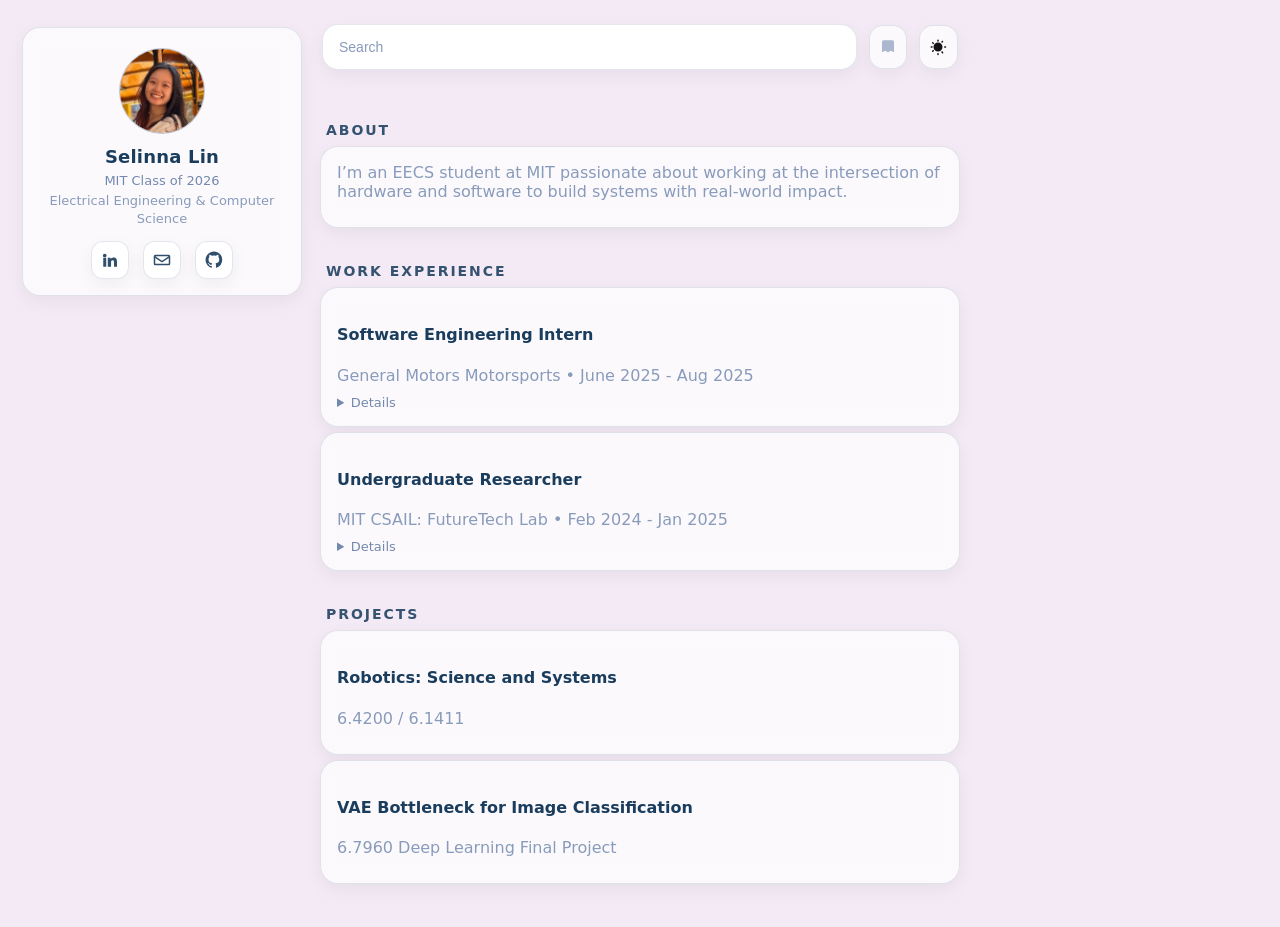
==== index.html @ 278beb44 "Added favicons" ====
<!doctype html>
<html lang="en" data-theme="light">
  <head>
    <link type="image/png" sizes="32x32" rel="icon" href="favicon.ico">
    <meta charset="utf-8" />
    <meta name="viewport" content="width=device-width,initial-scale=1" />
    <title>Selinna Lin</title>
    <meta name="description" content="Selinna Lin" />
    <link rel="stylesheet" href="./styles.css" />
  </head>

  <body>
    <div class="app">
      <!-- left sidebar -->
      <aside class="sidebar">
        <div class="profile card">
          <img class="avatar" src="./imgs/avatar.jpg" alt="profile photo">
          <h1 class="name">Selinna Lin</h1>
          <p class="affiliation">MIT Class of 2026</p>
          <p class="field">Electrical Engineering &amp; Computer Science</p>

          <div class="social">
            <a href="https://linkedin.com/in/selinna-lin" aria-label="LinkedIn" title="LinkedIn" target="_blank">
                <svg viewBox="0 0 24 24" aria-hidden="true">
                <path d="M4.98 3.5a2.48 2.48 0 1 1 0 4.96 2.48 2.48 0 0 1 0-4.96ZM3 8.98h3.96V21H3V8.98ZM9.02 8.98h3.8v1.64h.05c.53-1 1.82-2.05 3.74-2.05 4 0 4.74 2.63 4.74 6.05V21h-3.96v-5.54c0-1.32-.02-3.02-1.84-3.02-1.84 0-2.12 1.44-2.12 2.92V21H9.02V8.98Z"/>
                </svg>
            </a>

            <a href="mailto:selinnalin0705@gmail.com" aria-label="Email" title="Email" target="_blank">
                <svg viewBox="0 0 24 24" aria-hidden="true">
                <path d="M3 5h18a2 2 0 0 1 2 2v10a2 2 0 0 1-2 2H3a2 2 0 0 1-2-2V7a2 2 0 0 1 2-2Zm0 2v.01L12 13l9-5.99V7H3Zm0 10h18V9.24l-8.45 5.63a1 1 0 0 1-1.1 0L3 9.24V17Z"/>
                </svg>
            </a>

            <a href="https://github.com/SelinnaL" aria-label="GitHub" title="GitHub" target="_blank">
                <svg viewBox="0 0 24 24" aria-hidden="true">
                <path d="M12 .5C5.73.5.75 5.48.75 11.75c0 4.9 3.18 9.05 7.59 10.52.55.1.75-.24.75-.53v-1.9c-3.09.67-3.74-1.49-3.74-1.49-.5-1.27-1.23-1.6-1.23-1.6-1-.68.08-.67.08-.67 1.1.08 1.68 1.14 1.68 1.14.98 1.68 2.57 1.19 3.2.91.1-.71.38-1.19.69-1.46-2.47-.28-5.07-1.24-5.07-5.53 0-1.22.43-2.22 1.14-3-.11-.28-.49-1.42.11-2.96 0 0 .94-.3 3.08 1.15a10.6 10.6 0 0 1 5.6 0c2.14-1.45 3.08-1.15 3.08-1.15.6 1.54.22 2.68.11 2.96.71.78 1.14 1.78 1.14 3 0 4.3-2.6 5.25-5.08 5.52.39.34.74 1 .74 2.02v3c0 .29.2.64.75.53a11.27 11.27 0 0 0 7.59-10.52C23.25 5.48 18.27.5 12 .5Z"/>
                </svg>
            </a>
        </div>
        </div>

        <!-- <nav class="nav card">
          <a class="nav-item active" href="#about">About</a>
          <a class="nav-item" href="#projects">Projects</a>
        </nav> -->

      </aside>

      <!-- main stuff -->
      <main class="main">
        <div class="topbar">
            <div class="topbar-search">
                <input id = "siteSearch" type="search" placeholder="Search" aria-label="Search" />
            </div>

            <a
            href="notes/index.html"
            class="iconbtn secret"
            aria-label="Course Notes"
            title="Course Notes"
            >
            <!-- Book icon -->
            <svg viewBox="0 0 24 24" aria-hidden="true">
                <path d="M4 3h14a2 2 0 0 1 2 2v14l-4-2-4 2-4-2-4 2V5a2 2 0 0 1 2-2z"/>
            </svg>
            </a>

            <button
                id="toggleTheme"
                class="iconbtn"
                type="button"
                aria-label="Toggle theme"
                title="Toggle theme"
            >
                <!-- show sun icon in light mode -->
                <svg class="icon icon-sun" viewBox="0 0 24 24" aria-hidden="true">
                <path
                    d="M12 18a6 6 0 1 1 0-12 6 6 0 0 1 0 12Zm0-16a1 1 0 0 1 1 1v1a1 1 0 1 1-2 0V3a1 1 0 0 1 1-1Zm0 18a1 1 0 0 1 1 1v1a1 1 0 1 1-2 0v-1a1 1 0 0 1 1-1ZM4.22 5.64a1 1 0 0 1 1.41 0l.7.7a1 1 0 1 1-1.41 1.41l-.7-.7a1 1 0 0 1 0-1.41Zm12.45 12.45a1 1 0 0 1 1.41 0l.7.7a1 1 0 1 1-1.41 1.41l-.7-.7a1 1 0 0 1 0-1.41ZM2 12a1 1 0 0 1 1-1h1a1 1 0 1 1 0 2H3a1 1 0 0 1-1-1Zm18 0a1 1 0 0 1 1-1h1a1 1 0 1 1 0 2h-1a1 1 0 0 1-1-1ZM4.22 18.36a1 1 0 0 1 0-1.41l.7-.7a1 1 0 1 1 1.41 1.41l-.7.7a1 1 0 0 1-1.41 0ZM16.67 5.91a1 1 0 0 1 0-1.41l.7-.7a1 1 0 0 1 1.41 1.41l-.7.7a1 1 0 0 1-1.41 0Z"
                />
                </svg>

                <!-- show moon icon in dark mode -->
                <svg class="icon icon-moon" viewBox="0 0 24 24" aria-hidden="true">
                <path
                    d="M21 14.5A8.5 8.5 0 0 1 9.5 3a.9.9 0 0 0-1.07 1.1A7 7 0 1 0 19.9 15.57.9.9 0 0 0 21 14.5Z"
                />
                </svg>
            </button>
        </div>
        <section class="feed" >
            <h3 class="section-title" id="about">About</h3>
            <article class="post card">
            <div class="post-body">
              <p class="sub">I’m an EECS student at MIT passionate about working at the intersection of hardware and software to build systems with real-world impact.</p>
            </div>
          </article>
        </section>

        <section class="feed" id="work">
            <h3 class="section-title">Work Experience</h3>
            <article class="post card">
                <div class="post-body">
                <h4>Software Engineering Intern</h4>
                <p class="sub">General Motors Motorsports • June 2025 - Aug 2025</p>
            <details class="lab-details">
                <summary>Details</summary>
                <div class="lab-content">
                    <p>- Built a full-stack web application to support IndyCar race engineers, featuring backend services and interactive
frontend dashboards developed with Angular, C#, and MongoDB to visualize telemetry metrics data.
</p><p>- Processed and enhanced raw IndyCar telemetry data to improve data quality, enabling more accurate and
actionable insights for race engineers through the application’s visualization tools.</p>
                </div>
              </details>    
                </div>
            </article>
            <article class="post card">
                <div class="post-body">
                <h4>Undergraduate Researcher</h4>
                <p class="sub">MIT CSAIL: FutureTech Lab • Feb 2024 - Jan 2025</p>
            <details class="lab-details">
                <summary>Details</summary>
                <div class="lab-content">
                    <p> - Contributed to data collection and analysis of rapid growth of AI foundation model usage in science. <a href="https://arxiv.org/html/2511.21739v1" target="_blank">Paper</a>
</p><p> - Conducted data analysis to research the economic causes and consequences of progress in computing and AI.</p>
                </div>
              </details>      
            </div>
            </article>
        </section>

        <section class="feed" id="projects">
          <h3 class="section-title">Projects</h3>
          <article class="post card">
          <div class="post-body">
            <h4>
                <a class="proj-link" href="projects/rss/rss.html">
                Robotics: Science and Systems
                </a>
            </h4>
            <p class="sub">6.4200 / 6.1411</p>
           </div>
        </article>

          <article class="post card">
            <div class="post-body">
              <h4>
                <a class="proj-link" href="./projects/vae_bottleneck/index.html" target ="_blank">VAE Bottleneck for Image Classification</a>
              </h4>
              <p class="sub">6.7960 Deep Learning Final Project</p>
            </div>
          </article>
        </section>

        <aside class="right"></aside>

      </main>
    </div> 

    <script src="./script.js"></script>
  </body>
</html>
---- styles.css ----
/* Base Colors */ 
:root {
  --p-lavender: #B3B5CE;
  --p-navy:     #1A3D5D;
  --p-blush:    #D9C0BC;
  --p-slate:    #7389AF;
  --p-wine:     #9F5464;

  --radius: 18px;
  --shadow: 0 10px 30px rgba(0,0,0,0.06);
  --shadow2: 0 6px 18px rgba(0,0,0,0.05);
}

/* Light theme */
html[data-theme="light"] {
  --bg: #f3eaf5;
  --panel: #ffffff;
  --panel-2: rgba(255,255,255,0.72);

  --text: var(--p-navy);
  --muted: color-mix(in srgb, var(--p-slate) 85%, #ffffff);

  --border: color-mix(in srgb, var(--p-navy) 12%, transparent);

  --accent: var(--p-wine); 
  --accent-2: var(--p-slate);
  --soft: color-mix(in srgb, var(--p-blush) 30%, transparent);
  --soft-2: color-mix(in srgb, var(--p-lavender) 28%, transparent);
}

/* Dark Theme */
html[data-theme="dark"] {
  --bg: #0b1622;
  --panel: #102437;
  --panel-2: rgba(16,36,55,0.72);

  --text: #eef2f7;
  --muted: color-mix(in srgb, var(--p-lavender) 65%, #ffffff);

  --border: color-mix(in srgb, var(--p-lavender) 18%, transparent);

  --accent: var(--p-slate);
  --accent-2: var(--p-blush);
  --soft: color-mix(in srgb, var(--p-wine) 22%, transparent);
  --soft-2: color-mix(in srgb, var(--p-lavender) 14%, transparent);
}

/* Overall Style */
* { box-sizing: border-box; }
html, body { height: 100%; }
body {
  margin: 0;
  font-family: system-ui, sans-serif;
  background: var(--bg);
  color: var(--text);
}

a { color: var(--accent); text-decoration: none; }
a:hover { text-decoration: underline; }

.app {
  display: grid;
  grid-template-columns: 280px minmax(540px, 1fr) 280px;
  gap: 18px;
  max-width: 1320px;
  margin: 0 auto;
  padding: 22px;
}

@media (max-width: 1100px) {
  .app { grid-template-columns: 260px 1fr; }
  .right { display: none; }
}
@media (max-width: 780px) {
  .app { grid-template-columns: 1fr; }
  .sidebar { order: 0; }
}

/* Cards and buttons*/
.card {
  background: var(--panel-2);
  border: 1px solid var(--border);
  border-radius: var(--radius);
  box-shadow: var(--shadow2);
  backdrop-filter: blur(10px);
  margin-top: 5px; 
  margin-bottom: 5px; 
}

.padded { padding: 16px; }

.btn {
  width: 100%;
  border: 1px solid var(--border);
  background: color-mix(in srgb, var(--soft) 70%, transparent);
  color: var(--text);
  padding: 10px 12px;
  border-radius: 14px;
  cursor: pointer;
}
.btn:hover {
  background: color-mix(in srgb, var(--accent) 14%, transparent);
}

.hint { margin-top: 10px; font-size: 12px; color: var(--muted); }

/* Sidebar*/
.sidebar { display: grid; gap: 14px; align-content: start; }

.profile { padding: 16px; text-align: center; }
.avatar {
  width: 86px; height: 86px;
  margin: 4px auto 12px;
  border-radius: 50%;
  background: color-mix(in srgb, var(--p-lavender) 50%, transparent);
  border: 1px solid var(--border);
  display: grid;
  place-items: center;
  overflow: hidden;
}
.avatar img { width: 100%; height: 100%; object-fit: cover; }

.name { margin: 0; font-size: 18px; letter-spacing: 0.2px; }
.affiliation {
  margin: 6px 0 0;
  font-size: 13px;
  font-weight: 500;
  color: var(--accent-2);
}
.field {
  margin: 4px 0 14px;
  font-size: 13px;
  color: var(--muted);
  line-height: 1.35;
}

/* Social icon row */
.social {
  display: flex;
  justify-content: center;
  gap: 14px;
}

/* Social */
.social a {
  width: 38px;
  height: 38px;
  display: grid;
  place-items: center;
  border-radius: 12px;
  border: 1px solid var(--border);
  background: var(--panel);
  box-shadow: var(--shadow2);
}

.social a:hover {
  background: color-mix(in srgb, var(--accent) 14%, transparent);
}

.social svg {
  width: 18px;
  height: 18px;
  fill: var(--text);
  opacity: 0.9;
}

/* Nav */ 
.nav { padding: 10px; }
.nav-item {
  display: block;
  padding: 10px 12px;
  border-radius: 14px;
  color: color-mix(in srgb, var(--text) 92%, transparent);
}
.nav-item:hover {
  background: var(--soft-2);
  text-decoration: none;
}
.nav-item.active {
  background: color-mix(in srgb, var(--accent) 16%, transparent);
  border: 1px solid color-mix(in srgb, var(--accent) 22%, transparent);
}

/*Main feed*/
.main { display: grid; gap: 16px; align-content: start; }

.section-title {
  margin: 14px 6px 8px;
  color: color-mix(in srgb, var(--text) 88%, transparent);
  font-size: 14px;
  letter-spacing: 0.14em;
  text-transform: uppercase;
}

.post { overflow: hidden; }
.post-body { padding: 16px; }

.proj-link {
  color: inherit;
  text-decoration: none;
}

.proj-link:hover {
  text-decoration: underline;
}

/* hero */
.hero {
  /* position: relative;
  border-radius: 20px;
  background:
    linear-gradient(
      135deg,
      color-mix(in srgb, var(--p-slate) 35%, transparent),
      color-mix(in srgb, var(--p-blush) 35%, transparent)
    ),
    var(--panel); */
    display: none; 
}

h2 { margin: 8px 0 6px; font-size: 22px; }
.sub { margin: 0 0 10px; color: var(--muted); }

.meta {
  margin-top: 10px;
  font-size: 12px;
  color: var(--muted);
  opacity: 0.85;
}
.dot { opacity: 0.7; }

.link { font-weight: 600; }

/* Pills */
.pills { display: flex; gap: 8px; flex-wrap: wrap; margin-bottom: 8px; }
.pill {
  font-size: 12px;
  padding: 6px 10px;
  border-radius: 999px;
  border: 1px solid var(--border);
  background: var(--soft-2);
  color: color-mix(in srgb, var(--text) 92%, transparent);
}
.pill-secondary {
  background: color-mix(in srgb, var(--p-blush) 35%, transparent);
}

/* Topbar */
.topbar {
  display: flex;
  justify-content: flex-end;
  align-items: center;
  gap: 12px;
  width: 100%;
  margin-bottom: 12px;
  padding: 2px 2px 10px;
}

.topbar-search {
  width: 100%;
  min-width: 0;
}

.topbar-search input {
  width: 100%;
  padding: 14px 16px;
  border-radius: 16px;
  border: 1px solid var(--border);
  background: var(--panel);
  color: var(--text);
  box-shadow: var(--shadow2);
  font-size: 14px;
}

.topbar-search input::placeholder {
  color: var(--muted);
}

/* Icon-only button */
.iconbtn {
  width: 44px;
  height: 44px;
  border-radius: 14px;
  border: 1px solid var(--border);
  background: var(--panel-2);
  box-shadow: var(--shadow2);
  display: grid;
  place-items: center;
  cursor: pointer;
}
/* All icon buttons inherit theme text color */
.iconbtn svg {
  width: 18px;
  height: 18px;
  fill: currentColor;
}


.iconbtn:hover {
  background: color-mix(in srgb, var(--accent) 12%, transparent);
  color: var(--text);
}

.icon {
  width: 20px;
  height: 20px;
  fill: var(--text);
  opacity: 0.92;
}

/* Secret Icon button */ 
.iconbtn.secret {
  color: color-mix(in srgb, var(--muted) 70%, transparent);
}

.iconbtn.secret:hover {
  color: var(--text);
}

/* Show sun in light, moon in dark */
html[data-theme="light"] .icon-moon { display: none; }
html[data-theme="dark"] .icon-sun { display: none; }

/* Home Button */
.home-button {
  display: inline-flex;
  align-items: center;
  justify-content: center;

  width: 44px;
  height: 44px;
  border-radius: 14px;

  border: 1px solid var(--border);
  background: var(--panel-2);
  box-shadow: var(--shadow2);

  color: var(--text);
  text-decoration: none;
}

.home-button:hover {
  background: color-mix(in srgb, var(--accent) 12%, transparent);
  transform: translateY(-1px);
}

/* RSS */ 
.lab-head {
  display: flex;
  align-items: baseline;
  justify-content: space-between;
  gap: 12px;
}

.lab-title {
  margin: 0;
  font-size: 18px;
  font-weight: 600;
}

.lab-date {
  font-size: 12px;
  color: var(--muted);
  white-space: nowrap;
}

.lab-desc {
  margin-top: 8px;
  margin-bottom: 10px;
}

.lab-details summary {
  cursor: pointer;
  user-select: none;
  color: var(--accent-2);
  font-size: 13px;
  margin-top: 10px;
}

.lab-content {
  margin-top: 10px;
  padding-top: 10px;
  border-top: 1px solid var(--border);
}

.embed {
  width: 100%;
  height: 520px;
  border: 1px solid var(--border);
  border-radius: 14px;
  margin-top: 12px;
  background: var(--panel);
}

.rss-page .topbar {
  display: grid;
  grid-template-columns: auto 1fr auto;
  align-items: center;
  gap: 12px;
}

.rss-page .topbar-search {
  min-width: 0;
}

.rss-page .topbar-search {
  max-width: 760px;
  justify-self: center;
}

/* Notes Page */ 
.note-item {
  padding: 0;
}

.note-details {
  padding: 0;
}

.note-summary {
  list-style: none; 
  cursor: pointer;
  display: flex;
  align-items: center;
  justify-content: space-between;
  gap: 14px;
  padding: 16px 18px;
}

.note-summary::-webkit-details-marker {
  display: none; 
}

.note-left {
  min-width: 0;
}

.note-title {
  margin: 0;
  font-size: 16px;
  font-weight: 600;
}

.note-sub {
  display: block;
  margin-top: 4px;
  font-size: 12px;
  color: var(--muted);
}

.chev {
  width: 10px;
  height: 10px;
  border-right: 2px solid currentColor;
  border-bottom: 2px solid currentColor;
  transform: rotate(45deg);
  color: var(--muted);
  transition: transform 0.15s ease, color 0.15s ease;
}

.note-details[open] .chev {
  transform: rotate(-135deg);
  color: var(--text);
}

.note-body {
  padding: 0 18px 18px;
  border-top: 1px solid var(--border);
}

.pdf-embed {
  width: 100%;
  height: 560px;
  border: 1px solid var(--border);
  border-radius: 16px;
  margin-top: 12px;
  background: var(--panel);
}

@media (max-width: 700px) {
  .pdf-embed {
    height: 420px;
  }
}
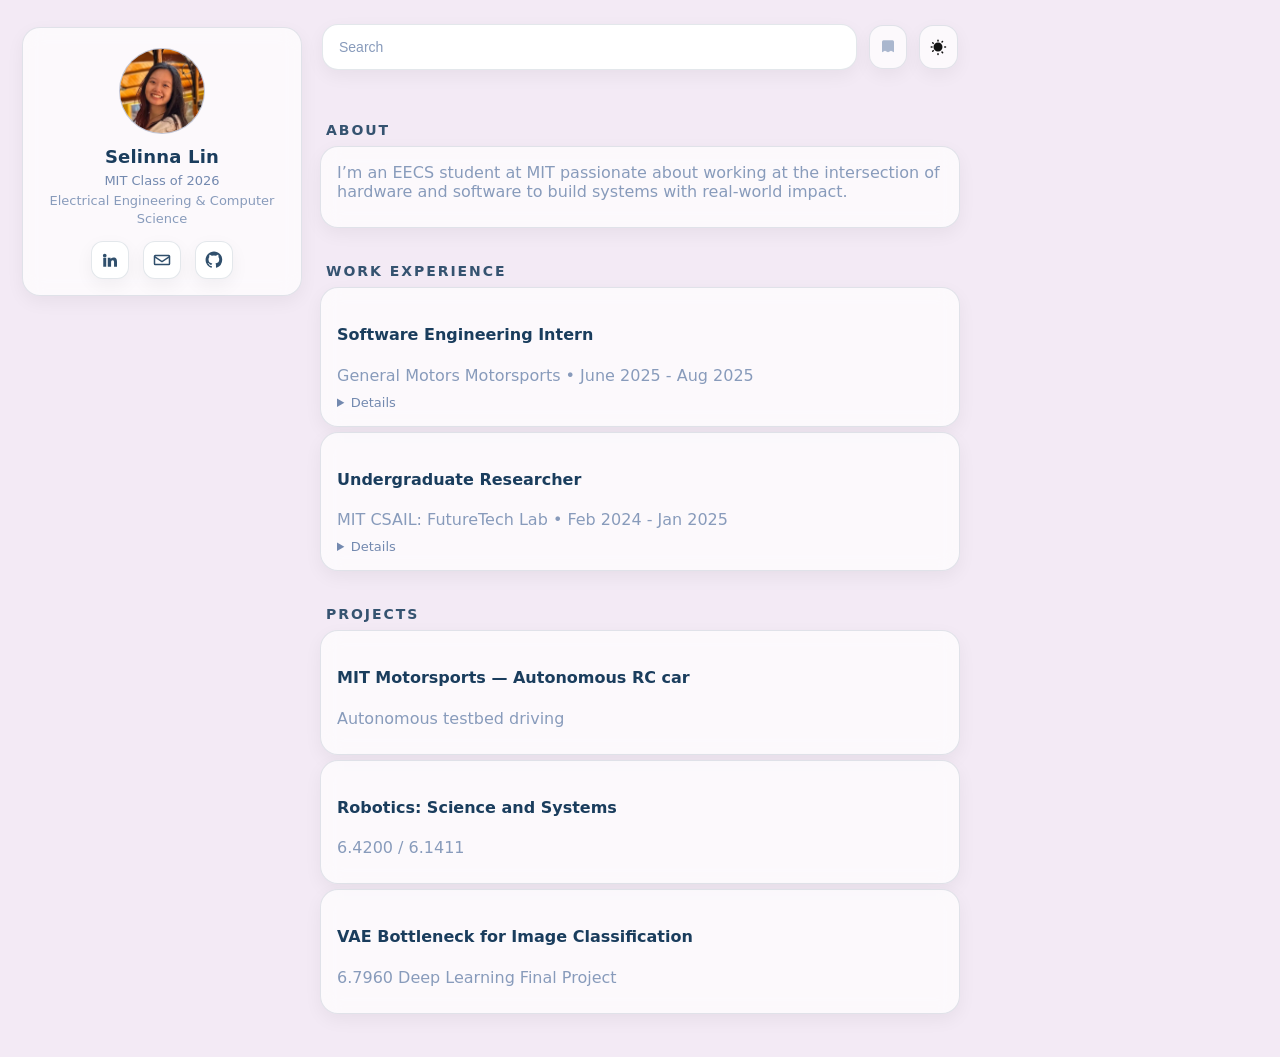
==== commit c68fdb25: "added motorsports rc car page" ====
--- a/index.html
+++ b/index.html
@@ -132,6 +132,15 @@
         <section class="feed" id="projects">
           <h3 class="section-title">Projects</h3>
           <article class="post card">
+            <div class="post-body">
+              <h4>
+                <a class="proj-link" href="projects/mit_motorsports_rc/index.html">MIT Motorsports — Autonomous RC car</a>
+              </h4>
+              <p class="sub">Autonomous testbed driving</p>
+            </div>
+          </article>
+
+          <article class="post card">
           <div class="post-body">
             <h4>
                 <a class="proj-link" href="projects/rss/rss.html">
--- a/styles.css
+++ b/styles.css
@@ -392,6 +392,25 @@
   background: var(--panel);
 }
 
+.video-embed {
+  display: block;
+  width: 100%;
+  max-height: min(70vh, 640px);
+  border: 1px solid var(--border);
+  border-radius: 14px;
+  margin-top: 12px;
+  background: #000;
+}
+
+.project-photo {
+  display: block;
+  width: 100%;
+  height: auto;
+  border: 1px solid var(--border);
+  border-radius: 14px;
+  margin-top: 12px;
+}
+
 .rss-page .topbar {
   display: grid;
   grid-template-columns: auto 1fr auto;
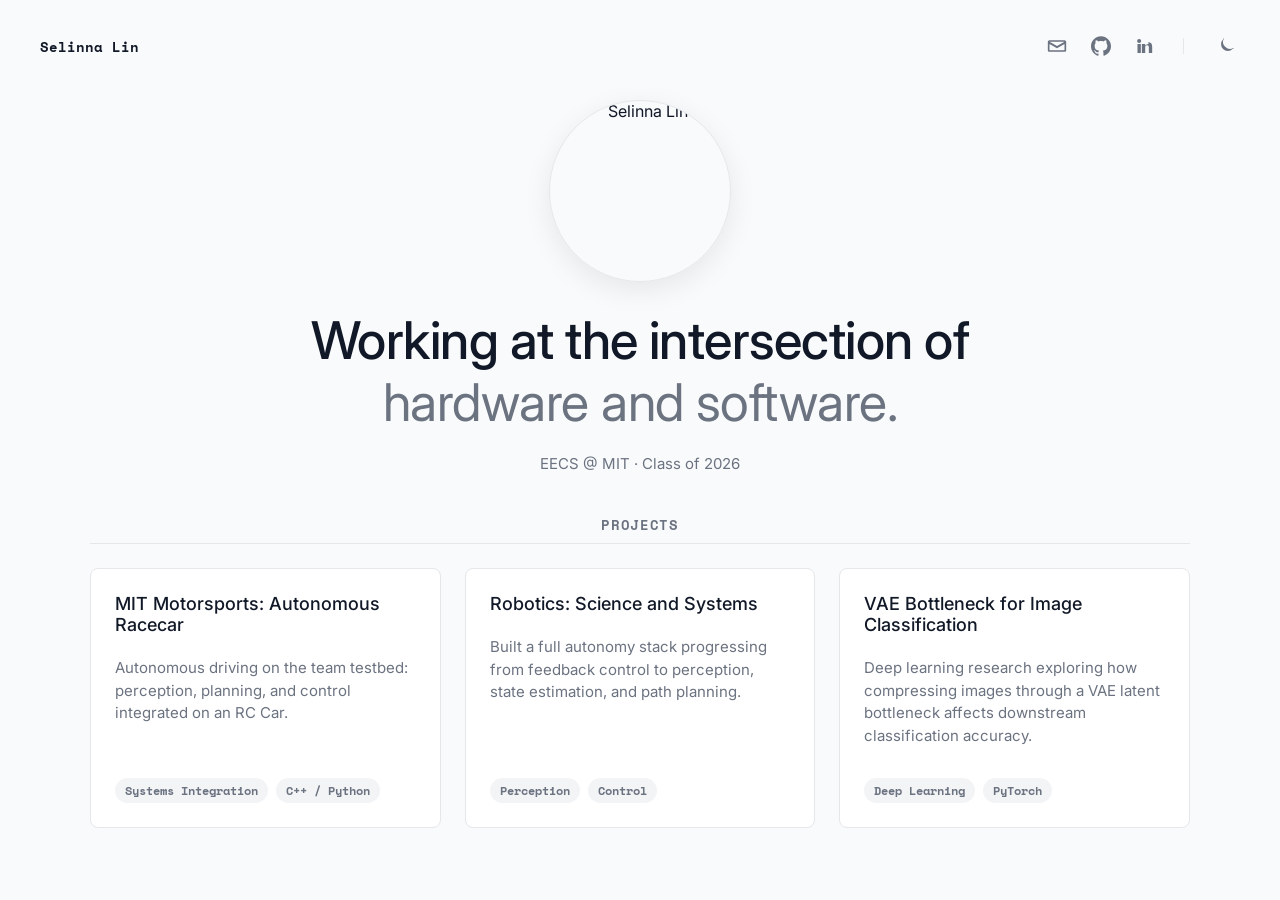
==== commit e5fc1bbc: "new website design" ====
--- a/index.html
+++ b/index.html
@@ -1,171 +1,120 @@
 <!doctype html>
 <html lang="en" data-theme="light">
-  <head>
-    <link type="image/png" sizes="32x32" rel="icon" href="favicon.ico">
+<head>
     <meta charset="utf-8" />
     <meta name="viewport" content="width=device-width,initial-scale=1" />
     <title>Selinna Lin</title>
-    <meta name="description" content="Selinna Lin" />
+    
+    <link rel="icon" href="./favicon.ico" type="image/x-icon" />
+    
+    <link href="https://fonts.googleapis.com/css2?family=Inter:wght@400;500;600&family=Space+Mono:wght@400;700&display=swap" rel="stylesheet">
     <link rel="stylesheet" href="./styles.css" />
-  </head>
+</head>
 
-  <body>
-    <div class="app">
-      <!-- left sidebar -->
-      <aside class="sidebar">
-        <div class="profile card">
-          <img class="avatar" src="./imgs/avatar.jpg" alt="profile photo">
-          <h1 class="name">Selinna Lin</h1>
-          <p class="affiliation">MIT Class of 2026</p>
-          <p class="field">Electrical Engineering &amp; Computer Science</p>
+<body class="clean-home">
 
-          <div class="social">
-            <a href="https://linkedin.com/in/selinna-lin" aria-label="LinkedIn" title="LinkedIn" target="_blank">
-                <svg viewBox="0 0 24 24" aria-hidden="true">
-                <path d="M4.98 3.5a2.48 2.48 0 1 1 0 4.96 2.48 2.48 0 0 1 0-4.96ZM3 8.98h3.96V21H3V8.98ZM9.02 8.98h3.8v1.64h.05c.53-1 1.82-2.05 3.74-2.05 4 0 4.74 2.63 4.74 6.05V21h-3.96v-5.54c0-1.32-.02-3.02-1.84-3.02-1.84 0-2.12 1.44-2.12 2.92V21H9.02V8.98Z"/>
-                </svg>
-            </a>
+  <header class="clean-nav">
+    <a href="index.html" class="logo">Selinna Lin</a>
+    
+    <nav>
+      <!-- <a href="index.html">Home</a> -->
 
-            <a href="mailto:selinnalin0705@gmail.com" aria-label="Email" title="Email" target="_blank">
-                <svg viewBox="0 0 24 24" aria-hidden="true">
-                <path d="M3 5h18a2 2 0 0 1 2 2v10a2 2 0 0 1-2 2H3a2 2 0 0 1-2-2V7a2 2 0 0 1 2-2Zm0 2v.01L12 13l9-5.99V7H3Zm0 10h18V9.24l-8.45 5.63a1 1 0 0 1-1.1 0L3 9.24V17Z"/>
-                </svg>
-            </a>
+      <!-- <div class="nav-divider"></div> -->
+      
+      <a href="mailto:selinnalin0705@gmail.com" class="social-link" aria-label="Email" title="Email">
+        <svg viewBox="0 0 24 24" aria-hidden="true">
+          <path d="M3 5h18c1.1 0 2 .9 2 2v10c0 1.1-.9 2-2 2H3c-1.1 0-2-.9-2-2V7c0-1.1.9-2 2-2Zm0 2v.01l9 5.06 9-5.06V7H3Zm0 2.53V17h18V9.53l-9 5.06-9-5.06Z"/>
+        </svg>
+      </a>
 
-            <a href="https://github.com/SelinnaL" aria-label="GitHub" title="GitHub" target="_blank">
-                <svg viewBox="0 0 24 24" aria-hidden="true">
-                <path d="M12 .5C5.73.5.75 5.48.75 11.75c0 4.9 3.18 9.05 7.59 10.52.55.1.75-.24.75-.53v-1.9c-3.09.67-3.74-1.49-3.74-1.49-.5-1.27-1.23-1.6-1.23-1.6-1-.68.08-.67.08-.67 1.1.08 1.68 1.14 1.68 1.14.98 1.68 2.57 1.19 3.2.91.1-.71.38-1.19.69-1.46-2.47-.28-5.07-1.24-5.07-5.53 0-1.22.43-2.22 1.14-3-.11-.28-.49-1.42.11-2.96 0 0 .94-.3 3.08 1.15a10.6 10.6 0 0 1 5.6 0c2.14-1.45 3.08-1.15 3.08-1.15.6 1.54.22 2.68.11 2.96.71.78 1.14 1.78 1.14 3 0 4.3-2.6 5.25-5.08 5.52.39.34.74 1 .74 2.02v3c0 .29.2.64.75.53a11.27 11.27 0 0 0 7.59-10.52C23.25 5.48 18.27.5 12 .5Z"/>
-                </svg>
-            </a>
+      <a href="https://github.com/SelinnaL" target="_blank" class="social-link" aria-label="GitHub" title="GitHub">
+        <svg viewBox="0 0 24 24" aria-hidden="true">
+          <path d="M12 .297c-6.63 0-12 5.373-12 12 0 5.303 3.438 9.8 8.205 11.385.6.113.82-.258.82-.577 0-.285-.01-1.04-.015-2.04-3.338.724-4.042-1.61-4.042-1.61C4.422 18.07 3.633 17.7 3.633 17.7c-1.087-.744.084-.729.084-.729 1.205.084 1.838 1.236 1.838 1.236 1.07 1.835 2.809 1.305 3.495.998.108-.776.417-1.305.76-1.605-2.665-.3-5.466-1.332-5.466-5.93 0-1.31.465-2.38 1.235-3.22-.135-.303-.54-1.523.105-3.176 0 0 1.005-.322 3.3 1.23.96-.267 1.98-.399 3-.405 1.02.006 2.04.138 3 .405 2.28-1.552 3.285-1.23 3.285-1.23.645 1.653.24 2.873.12 3.176.765.84 1.23 1.91 1.23 3.22 0 4.61-2.805 5.625-5.475 5.92.42.36.81 1.096.81 2.22 0 1.606-.015 2.896-.015 3.286 0 .315.21.69.825.57C20.565 22.092 24 17.592 24 12.297c0-6.627-5.373-12-12-12"/>
+        </svg>
+      </a>
+
+      <a href="https://linkedin.com/in/selinna-lin" target="_blank" class="social-link" aria-label="LinkedIn" title="LinkedIn">
+        <svg viewBox="0 0 24 24" aria-hidden="true">
+          <path d="M4.98 3.5a2.48 2.48 0 1 1 0 4.96 2.48 2.48 0 0 1 0-4.96ZM3 9.5h4v11H3v-11Zm13.2 0c-2.32 0-3.4 1.28-3.96 2.18V9.5h-4v11h4v-6.13c0-1.63.31-3.22 2.34-3.22 2.01 0 2.04 1.88 2.04 3.33V20.5h4v-6.84c0-3.64-.78-6.16-4.62-6.16Z"/>
+        </svg>
+      </a>
+
+      <div class="nav-divider"></div>
+      
+      <button id="toggleTheme" class="iconbtn" type="button" aria-label="Toggle theme" title="Toggle theme">
+        <svg class="icon icon-sun" viewBox="0 0 24 24" aria-hidden="true">
+          <path d="M12 18a6 6 0 1 1 0-12 6 6 0 0 1 0 12Zm0-16a1 1 0 0 1 1 1v1a1 1 0 1 1-2 0V3a1 1 0 0 1 1-1Zm0 18a1 1 0 0 1 1 1v1a1 1 0 1 1-2 0v-1a1 1 0 0 1 1-1ZM4.22 5.64a1 1 0 0 1 1.41 0l.7.7a1 1 0 1 1-1.41 1.41l-.7-.7a1 1 0 0 1 0-1.41Zm12.45 12.45a1 1 0 0 1 1.41 0l.7.7a1 1 0 1 1-1.41 1.41l-.7-.7a1 1 0 0 1 0-1.41ZM2 12a1 1 0 0 1 1-1h1a1 1 0 1 1 0 2H3a1 1 0 0 1-1-1Zm18 0a1 1 0 0 1 1-1h1a1 1 0 1 1 0 2h-1a1 1 0 0 1-1-1ZM4.22 18.36a1 1 0 0 1 0-1.41l.7-.7a1 1 0 1 1 1.41 1.41l-.7.7a1 1 0 0 1-1.41 0ZM16.67 5.91a1 1 0 0 1 0-1.41l.7-.7a1 1 0 0 1 1.41 1.41l-.7.7a1 1 0 0 1-1.41 0Z"/>
+        </svg>
+        <svg class="icon icon-moon" viewBox="0 0 24 24" aria-hidden="true">
+          <path d="M21 14.5A8.5 8.5 0 0 1 9.5 3a.9.9 0 0 0-1.07 1.1A7 7 0 1 0 19.9 15.57.9.9 0 0 0 21 14.5Z"/>
+        </svg>
+      </button>
+    </nav>
+  </header>
+
+  <main class="clean-main">
+    
+    <section class="intro" id="about">
+      <img src="imgs/avatar.JPG" alt="Selinna Lin" class="intro-avatar" />
+      <div class="intro-text">
+        <h1>
+          Working at the intersection of<br>
+          <span>hardware and software.</span>
+        </h1>
+        <p class="sub">
+          EECS @ MIT · Class of 2026
+        </p>
+      </div>
+    </section>
+
+    <section id="projects" class="projects-section">
+        <h2 class="section-title">Projects</h2>
+        <div class="project-grid">
+          
+          <a href="projects/mit_motorsports/index.html" class="project-link-wrapper">
+            <article class="project-card">
+              <div class="card-content">
+                <h3>MIT Motorsports: Autonomous Racecar</h3>
+                <p class="sub">Autonomous driving on the team testbed: perception, planning, and control integrated on an RC Car.</p>
+                <div class="pills">
+                  <span class="pill">Systems Integration</span>
+                  <span class="pill">C++ / Python</span>
+                </div>
+              </div>
+            </article>
+          </a>
+  
+          <a href="projects/rss/index.html" class="project-link-wrapper">
+            <article class="project-card">
+              <div class="card-content">
+                <h3>Robotics: Science and Systems</h3>
+                <p class="sub">Built a full autonomy stack progressing from feedback control to perception, state estimation, and path planning.</p>
+                <div class="pills">
+                  <span class="pill">Perception</span>
+                  <span class="pill">Control</span>
+                </div>
+              </div>
+            </article>
+          </a>
+  
+          <a href="projects/vae/index.html" class="project-link-wrapper">
+            <article class="project-card">
+              <div class="card-content">
+                <h3>VAE Bottleneck for Image Classification</h3>
+                <p class="sub">Deep learning research exploring how compressing images through a VAE latent bottleneck affects downstream classification accuracy.</p>
+                <div class="pills">
+                  <span class="pill">Deep Learning</span>
+                  <span class="pill">PyTorch</span>
+                </div>
+              </div>
+            </article>
+          </a>
+  
         </div>
-        </div>
-
-        <!-- <nav class="nav card">
-          <a class="nav-item active" href="#about">About</a>
-          <a class="nav-item" href="#projects">Projects</a>
-        </nav> -->
-
-      </aside>
-
-      <!-- main stuff -->
-      <main class="main">
-        <div class="topbar">
-            <div class="topbar-search">
-                <input id = "siteSearch" type="search" placeholder="Search" aria-label="Search" />
-            </div>
-
-            <a
-            href="notes/index.html"
-            class="iconbtn secret"
-            aria-label="Course Notes"
-            title="Course Notes"
-            >
-            <!-- Book icon -->
-            <svg viewBox="0 0 24 24" aria-hidden="true">
-                <path d="M4 3h14a2 2 0 0 1 2 2v14l-4-2-4 2-4-2-4 2V5a2 2 0 0 1 2-2z"/>
-            </svg>
-            </a>
-
-            <button
-                id="toggleTheme"
-                class="iconbtn"
-                type="button"
-                aria-label="Toggle theme"
-                title="Toggle theme"
-            >
-                <!-- show sun icon in light mode -->
-                <svg class="icon icon-sun" viewBox="0 0 24 24" aria-hidden="true">
-                <path
-                    d="M12 18a6 6 0 1 1 0-12 6 6 0 0 1 0 12Zm0-16a1 1 0 0 1 1 1v1a1 1 0 1 1-2 0V3a1 1 0 0 1 1-1Zm0 18a1 1 0 0 1 1 1v1a1 1 0 1 1-2 0v-1a1 1 0 0 1 1-1ZM4.22 5.64a1 1 0 0 1 1.41 0l.7.7a1 1 0 1 1-1.41 1.41l-.7-.7a1 1 0 0 1 0-1.41Zm12.45 12.45a1 1 0 0 1 1.41 0l.7.7a1 1 0 1 1-1.41 1.41l-.7-.7a1 1 0 0 1 0-1.41ZM2 12a1 1 0 0 1 1-1h1a1 1 0 1 1 0 2H3a1 1 0 0 1-1-1Zm18 0a1 1 0 0 1 1-1h1a1 1 0 1 1 0 2h-1a1 1 0 0 1-1-1ZM4.22 18.36a1 1 0 0 1 0-1.41l.7-.7a1 1 0 1 1 1.41 1.41l-.7.7a1 1 0 0 1-1.41 0ZM16.67 5.91a1 1 0 0 1 0-1.41l.7-.7a1 1 0 0 1 1.41 1.41l-.7.7a1 1 0 0 1-1.41 0Z"
-                />
-                </svg>
-
-                <!-- show moon icon in dark mode -->
-                <svg class="icon icon-moon" viewBox="0 0 24 24" aria-hidden="true">
-                <path
-                    d="M21 14.5A8.5 8.5 0 0 1 9.5 3a.9.9 0 0 0-1.07 1.1A7 7 0 1 0 19.9 15.57.9.9 0 0 0 21 14.5Z"
-                />
-                </svg>
-            </button>
-        </div>
-        <section class="feed" >
-            <h3 class="section-title" id="about">About</h3>
-            <article class="post card">
-            <div class="post-body">
-              <p class="sub">I’m an EECS student at MIT passionate about working at the intersection of hardware and software to build systems with real-world impact.</p>
-            </div>
-          </article>
-        </section>
-
-        <section class="feed" id="work">
-            <h3 class="section-title">Work Experience</h3>
-            <article class="post card">
-                <div class="post-body">
-                <h4>Software Engineering Intern</h4>
-                <p class="sub">General Motors Motorsports • June 2025 - Aug 2025</p>
-            <details class="lab-details">
-                <summary>Details</summary>
-                <div class="lab-content">
-                    <p>- Built a full-stack web application to support IndyCar race engineers, featuring backend services and interactive
-frontend dashboards developed with Angular, C#, and MongoDB to visualize telemetry metrics data.
-</p><p>- Processed and enhanced raw IndyCar telemetry data to improve data quality, enabling more accurate and
-actionable insights for race engineers through the application’s visualization tools.</p>
-                </div>
-              </details>    
-                </div>
-            </article>
-            <article class="post card">
-                <div class="post-body">
-                <h4>Undergraduate Researcher</h4>
-                <p class="sub">MIT CSAIL: FutureTech Lab • Feb 2024 - Jan 2025</p>
-            <details class="lab-details">
-                <summary>Details</summary>
-                <div class="lab-content">
-                    <p> - Contributed to data collection and analysis of rapid growth of AI foundation model usage in science. <a href="https://arxiv.org/html/2511.21739v1" target="_blank">Paper</a>
-</p><p> - Conducted data analysis to research the economic causes and consequences of progress in computing and AI.</p>
-                </div>
-              </details>      
-            </div>
-            </article>
-        </section>
-
-        <section class="feed" id="projects">
-          <h3 class="section-title">Projects</h3>
-          <article class="post card">
-            <div class="post-body">
-              <h4>
-                <a class="proj-link" href="projects/mit_motorsports_rc/index.html">MIT Motorsports — Autonomous RC car</a>
-              </h4>
-              <p class="sub">Autonomous testbed driving</p>
-            </div>
-          </article>
-
-          <article class="post card">
-          <div class="post-body">
-            <h4>
-                <a class="proj-link" href="projects/rss/rss.html">
-                Robotics: Science and Systems
-                </a>
-            </h4>
-            <p class="sub">6.4200 / 6.1411</p>
-           </div>
-        </article>
-
-          <article class="post card">
-            <div class="post-body">
-              <h4>
-                <a class="proj-link" href="./projects/vae_bottleneck/index.html" target ="_blank">VAE Bottleneck for Image Classification</a>
-              </h4>
-              <p class="sub">6.7960 Deep Learning Final Project</p>
-            </div>
-          </article>
-        </section>
-
-        <aside class="right"></aside>
-
-      </main>
-    </div> 
-
+      </section>
+  
+    </main>
+  
     <script src="./script.js"></script>
   </body>
-</html>
+</html>
--- a/styles.css
+++ b/styles.css
@@ -1,503 +1,340 @@
-/* Base Colors */ 
+/* ===== GLOBAL VARIABLES & THEME ===== */
 :root {
-  --p-lavender: #B3B5CE;
-  --p-navy:     #1A3D5D;
-  --p-blush:    #D9C0BC;
-  --p-slate:    #7389AF;
-  --p-wine:     #9F5464;
-
-  --radius: 18px;
-  --shadow: 0 10px 30px rgba(0,0,0,0.06);
-  --shadow2: 0 6px 18px rgba(0,0,0,0.05);
+    --bg-color: #f9fafb;
+    --text-primary: #111827;
+    --text-secondary: #6b7280;
+    --card-bg: #ffffff;
+    --border-color: #e5e7eb;
+    --hover-bg: #f3f4f6;
+    --icon-color: #6b7280;
+  }
+  
+  [data-theme="dark"] {
+    --bg-color: #111827;
+    --text-primary: #f9fafb;
+    --text-secondary: #9ca3af;
+    --card-bg: #1f2937;
+    --border-color: #374151;
+    --hover-bg: #374151;
+    --icon-color: #9ca3af;
+  }
+  
+  /* ===== BASE STYLES ===== */
+  body.clean-home {
+    font-family: "Inter", sans-serif;
+    background-color: var(--bg-color);
+    color: var(--text-primary);
+    margin: 0;
+    padding: 32px 40px;
+    transition: background-color 0.3s ease, color 0.3s ease;
+  }
+  
+  /* ===== NAV ===== */
+  .clean-nav {
+    display: flex;
+    justify-content: space-between;
+    align-items: center;
+    margin-bottom: 40px;
+  }
+  
+  .clean-nav nav {
+    display: flex;
+    gap: 24px;
+    align-items: center;
+  }
+  
+  .clean-nav a {
+    font-family: "Space Mono", monospace; /* Applied Space Mono */
+    font-size: 14px;
+    color: var(--text-secondary);
+    text-decoration: none;
+    transition: color 0.2s ease;
+  }
+  
+  .clean-nav a:hover {
+    color: var(--text-primary);
+  }
+  
+  .logo {
+    font-family: "Space Mono", monospace; /* Applied Space Mono */
+    font-weight: 700;
+    font-size: 15px;
+  }
+  
+  /* Dark Mode Toggle Button */
+  .iconbtn {
+    background: none;
+    border: none;
+    cursor: pointer;
+    padding: 4px;
+    display: flex;
+    align-items: center;
+    justify-content: center;
+    color: var(--icon-color);
+  }
+  
+  .iconbtn svg {
+    width: 20px;
+    height: 20px;
+    fill: currentColor;
+  }
+  
+  /* Hide/Show sun and moon based on theme */
+  [data-theme="light"] .icon-sun { display: none; }
+  [data-theme="light"] .icon-moon { display: block; }
+  [data-theme="dark"] .icon-sun { display: block; }
+  [data-theme="dark"] .icon-moon { display: none; }
+  
+  /* Ensure the Logo acts as a clean link */
+  a.logo {
+    text-decoration: none;
+    color: var(--text-primary);
+    transition: opacity 0.2s ease;
+  }
+  
+  a.logo:hover {
+    opacity: 0.8;
+  }
+  
+  /* Nav Dividers */
+  .nav-divider {
+    width: 1px;
+    height: 16px;
+    background-color: var(--border-color);
+    margin: 0 4px;
+  }
+  
+  /* Social Icon Links */
+  .social-link {
+    display: flex;
+    align-items: center;
+    justify-content: center;
+    color: var(--icon-color);
+    transition: color 0.2s ease, transform 0.2s ease;
+  }
+  
+  .social-link:hover {
+    color: var(--text-primary);
+    transform: translateY(-1px);
+  }
+  
+  .social-link svg {
+    width: 20px;
+    height: 20px;
+    fill: currentColor;
+  }
+  
+  /* ===== HERO TEXT ===== */
+  .intro {
+    margin-top: 40px;
+    margin-bottom: 24px;
+    display: flex;
+    flex-direction: column;
+    align-items: center;
+    text-align: center;
+    gap: 28px;
+  }
+
+  .intro-text {
+    max-width: 720px;
+  }
+
+  .intro-avatar {
+    flex-shrink: 0;
+    width: 180px;
+    height: 180px;
+    border-radius: 50%;
+    object-fit: cover;
+    border: 1px solid var(--border-color);
+    box-shadow: 0 8px 28px rgba(0, 0, 0, 0.08);
+  }
+
+  .intro h1 {
+    font-size: clamp(30px, 4.5vw, 52px);
+    font-weight: 500;
+    line-height: 1.2;
+    margin: 0;
+    letter-spacing: -0.01em;
+  }
+
+  .intro span {
+    color: var(--text-secondary);
+    font-weight: 400;
+  }
+
+  .intro .sub {
+    margin-top: 18px;
+  }
+  
+  .sub {
+    margin-top: 14px;
+    font-size: 15px;
+    line-height: 1.5;
+    color: var(--text-secondary);
+  }
+  
+  
+  /* ===== PROJECTS SECTION ===== */
+  .projects-section {
+    margin-top: 8px;
+    max-width: 1100px;
+    margin-left: auto;
+    margin-right: auto;
+  }
+
+  .section-title {
+    font-family: "Space Mono", monospace; /* Applied Space Mono for section headers */
+    font-size: 14px;
+    text-transform: uppercase;
+    letter-spacing: 0.05em;
+    color: var(--text-secondary);
+    margin-bottom: 24px;
+    border-bottom: 1px solid var(--border-color);
+    padding-bottom: 8px;
+    text-align: center;
+  }
+
+  .project-grid {
+    display: grid;
+    grid-template-columns: repeat(auto-fit, minmax(300px, 1fr));
+    gap: 24px;
+  }
+  
+  
+    .project-card {
+        background-color: var(--card-bg);
+        border: 1px solid var(--border-color);
+        border-radius: 8px;
+        padding: 24px;
+        transition: transform 0.2s ease, box-shadow 0.2s ease;
+        height: 100%; 
+        box-sizing: border-box; 
+        display: flex; 
+        flex-direction: column; 
+    }
+
+  .project-card:hover {
+    transform: translateY(-2px);
+    box-shadow: 0 4px 12px rgba(0,0,0,0.05);
+  }
+  
+  .project-card h3 {
+    margin: 0 0 8px 0;
+    font-size: 18px;
+    font-weight: 500;
+    color: var(--text-primary);
+  }
+
+  .card-content {
+    display: flex;
+    flex-direction: column;
+    height: 100%;
+  }
+  
+  /* Pills */
+    .pills {
+        display: flex;
+        gap: 8px;
+        margin-top: auto; /* Changed from 16px to auto to push it to the bottom */
+        padding-top: 16px; /* Added padding to maintain space from the text */
+        flex-wrap: wrap;
+    }
+  
+  .pill {
+    font-family: "Space Mono", monospace; /* Applied Space Mono */
+    font-size: 12px;
+    background-color: var(--hover-bg);
+    color: var(--text-secondary);
+    padding: 4px 10px;
+    border-radius: 999px;
+    font-weight: 700;
+  }
+  
+  /* ===== RESPONSIVE ===== */
+  @media (max-width: 768px) {
+    body.clean-home {
+      padding: 24px 20px;
+    }
+    .clean-nav {
+      margin-bottom: 20px;
+    }
+    .project-grid {
+      grid-template-columns: 1fr;
+    }
+    .intro {
+      gap: 24px;
+      margin-top: 16px;
+      margin-bottom: 56px;
+    }
+    .intro-avatar {
+      width: 130px;
+      height: 130px;
+    }
+  }
+
+/* Links wrapping project cards */
+.project-link-wrapper {
+    text-decoration: none;
+    color: inherit;
+    display: block;
+    height: 100%; 
 }
 
-/* Light theme */
-html[data-theme="light"] {
-  --bg: #f3eaf5;
-  --panel: #ffffff;
-  --panel-2: rgba(255,255,255,0.72);
-
-  --text: var(--p-navy);
-  --muted: color-mix(in srgb, var(--p-slate) 85%, #ffffff);
-
-  --border: color-mix(in srgb, var(--p-navy) 12%, transparent);
-
-  --accent: var(--p-wine); 
-  --accent-2: var(--p-slate);
-  --soft: color-mix(in srgb, var(--p-blush) 30%, transparent);
-  --soft-2: color-mix(in srgb, var(--p-lavender) 28%, transparent);
-}
-
-/* Dark Theme */
-html[data-theme="dark"] {
-  --bg: #0b1622;
-  --panel: #102437;
-  --panel-2: rgba(16,36,55,0.72);
-
-  --text: #eef2f7;
-  --muted: color-mix(in srgb, var(--p-lavender) 65%, #ffffff);
-
-  --border: color-mix(in srgb, var(--p-lavender) 18%, transparent);
-
-  --accent: var(--p-slate);
-  --accent-2: var(--p-blush);
-  --soft: color-mix(in srgb, var(--p-wine) 22%, transparent);
-  --soft-2: color-mix(in srgb, var(--p-lavender) 14%, transparent);
-}
-
-/* Overall Style */
-* { box-sizing: border-box; }
-html, body { height: 100%; }
-body {
-  margin: 0;
-  font-family: system-ui, sans-serif;
-  background: var(--bg);
-  color: var(--text);
-}
-
-a { color: var(--accent); text-decoration: none; }
-a:hover { text-decoration: underline; }
-
-.app {
-  display: grid;
-  grid-template-columns: 280px minmax(540px, 1fr) 280px;
-  gap: 18px;
-  max-width: 1320px;
-  margin: 0 auto;
-  padding: 22px;
-}
-
-@media (max-width: 1100px) {
-  .app { grid-template-columns: 260px 1fr; }
-  .right { display: none; }
-}
-@media (max-width: 780px) {
-  .app { grid-template-columns: 1fr; }
-  .sidebar { order: 0; }
-}
-
-/* Cards and buttons*/
-.card {
-  background: var(--panel-2);
-  border: 1px solid var(--border);
-  border-radius: var(--radius);
-  box-shadow: var(--shadow2);
-  backdrop-filter: blur(10px);
-  margin-top: 5px; 
-  margin-bottom: 5px; 
-}
-
-.padded { padding: 16px; }
-
-.btn {
-  width: 100%;
-  border: 1px solid var(--border);
-  background: color-mix(in srgb, var(--soft) 70%, transparent);
-  color: var(--text);
-  padding: 10px 12px;
-  border-radius: 14px;
-  cursor: pointer;
-}
-.btn:hover {
-  background: color-mix(in srgb, var(--accent) 14%, transparent);
-}
-
-.hint { margin-top: 10px; font-size: 12px; color: var(--muted); }
-
-/* Sidebar*/
-.sidebar { display: grid; gap: 14px; align-content: start; }
-
-.profile { padding: 16px; text-align: center; }
-.avatar {
-  width: 86px; height: 86px;
-  margin: 4px auto 12px;
-  border-radius: 50%;
-  background: color-mix(in srgb, var(--p-lavender) 50%, transparent);
-  border: 1px solid var(--border);
-  display: grid;
-  place-items: center;
-  overflow: hidden;
-}
-.avatar img { width: 100%; height: 100%; object-fit: cover; }
-
-.name { margin: 0; font-size: 18px; letter-spacing: 0.2px; }
-.affiliation {
-  margin: 6px 0 0;
-  font-size: 13px;
-  font-weight: 500;
-  color: var(--accent-2);
-}
-.field {
-  margin: 4px 0 14px;
-  font-size: 13px;
-  color: var(--muted);
-  line-height: 1.35;
-}
-
-/* Social icon row */
-.social {
-  display: flex;
-  justify-content: center;
-  gap: 14px;
-}
-
-/* Social */
-.social a {
-  width: 38px;
-  height: 38px;
-  display: grid;
-  place-items: center;
-  border-radius: 12px;
-  border: 1px solid var(--border);
-  background: var(--panel);
-  box-shadow: var(--shadow2);
-}
-
-.social a:hover {
-  background: color-mix(in srgb, var(--accent) 14%, transparent);
-}
-
-.social svg {
-  width: 18px;
-  height: 18px;
-  fill: var(--text);
-  opacity: 0.9;
-}
-
-/* Nav */ 
-.nav { padding: 10px; }
-.nav-item {
-  display: block;
-  padding: 10px 12px;
-  border-radius: 14px;
-  color: color-mix(in srgb, var(--text) 92%, transparent);
-}
-.nav-item:hover {
-  background: var(--soft-2);
-  text-decoration: none;
-}
-.nav-item.active {
-  background: color-mix(in srgb, var(--accent) 16%, transparent);
-  border: 1px solid color-mix(in srgb, var(--accent) 22%, transparent);
-}
-
-/*Main feed*/
-.main { display: grid; gap: 16px; align-content: start; }
-
-.section-title {
-  margin: 14px 6px 8px;
-  color: color-mix(in srgb, var(--text) 88%, transparent);
-  font-size: 14px;
-  letter-spacing: 0.14em;
-  text-transform: uppercase;
-}
-
-.post { overflow: hidden; }
-.post-body { padding: 16px; }
-
-.proj-link {
-  color: inherit;
-  text-decoration: none;
-}
-
-.proj-link:hover {
-  text-decoration: underline;
-}
-
-/* hero */
-.hero {
-  /* position: relative;
-  border-radius: 20px;
-  background:
-    linear-gradient(
-      135deg,
-      color-mix(in srgb, var(--p-slate) 35%, transparent),
-      color-mix(in srgb, var(--p-blush) 35%, transparent)
-    ),
-    var(--panel); */
-    display: none; 
-}
-
-h2 { margin: 8px 0 6px; font-size: 22px; }
-.sub { margin: 0 0 10px; color: var(--muted); }
-
-.meta {
-  margin-top: 10px;
-  font-size: 12px;
-  color: var(--muted);
-  opacity: 0.85;
-}
-.dot { opacity: 0.7; }
-
-.link { font-weight: 600; }
-
-/* Pills */
-.pills { display: flex; gap: 8px; flex-wrap: wrap; margin-bottom: 8px; }
-.pill {
-  font-size: 12px;
-  padding: 6px 10px;
-  border-radius: 999px;
-  border: 1px solid var(--border);
-  background: var(--soft-2);
-  color: color-mix(in srgb, var(--text) 92%, transparent);
-}
-.pill-secondary {
-  background: color-mix(in srgb, var(--p-blush) 35%, transparent);
-}
-
-/* Topbar */
-.topbar {
-  display: flex;
-  justify-content: flex-end;
-  align-items: center;
-  gap: 12px;
-  width: 100%;
-  margin-bottom: 12px;
-  padding: 2px 2px 10px;
-}
-
-.topbar-search {
-  width: 100%;
-  min-width: 0;
-}
-
-.topbar-search input {
-  width: 100%;
-  padding: 14px 16px;
-  border-radius: 16px;
-  border: 1px solid var(--border);
-  background: var(--panel);
-  color: var(--text);
-  box-shadow: var(--shadow2);
-  font-size: 14px;
-}
-
-.topbar-search input::placeholder {
-  color: var(--muted);
-}
-
-/* Icon-only button */
-.iconbtn {
-  width: 44px;
-  height: 44px;
-  border-radius: 14px;
-  border: 1px solid var(--border);
-  background: var(--panel-2);
-  box-shadow: var(--shadow2);
-  display: grid;
-  place-items: center;
-  cursor: pointer;
-}
-/* All icon buttons inherit theme text color */
-.iconbtn svg {
-  width: 18px;
-  height: 18px;
-  fill: currentColor;
-}
-
-
-.iconbtn:hover {
-  background: color-mix(in srgb, var(--accent) 12%, transparent);
-  color: var(--text);
-}
-
-.icon {
-  width: 20px;
-  height: 20px;
-  fill: var(--text);
-  opacity: 0.92;
-}
-
-/* Secret Icon button */ 
-.iconbtn.secret {
-  color: color-mix(in srgb, var(--muted) 70%, transparent);
-}
-
-.iconbtn.secret:hover {
-  color: var(--text);
-}
-
-/* Show sun in light, moon in dark */
-html[data-theme="light"] .icon-moon { display: none; }
-html[data-theme="dark"] .icon-sun { display: none; }
-
-/* Home Button */
-.home-button {
-  display: inline-flex;
-  align-items: center;
-  justify-content: center;
-
-  width: 44px;
-  height: 44px;
-  border-radius: 14px;
-
-  border: 1px solid var(--border);
-  background: var(--panel-2);
-  box-shadow: var(--shadow2);
-
-  color: var(--text);
-  text-decoration: none;
-}
-
-.home-button:hover {
-  background: color-mix(in srgb, var(--accent) 12%, transparent);
-  transform: translateY(-1px);
-}
-
-/* RSS */ 
-.lab-head {
-  display: flex;
-  align-items: baseline;
-  justify-content: space-between;
-  gap: 12px;
-}
-
-.lab-title {
-  margin: 0;
-  font-size: 18px;
-  font-weight: 600;
-}
-
-.lab-date {
-  font-size: 12px;
-  color: var(--muted);
-  white-space: nowrap;
-}
-
-.lab-desc {
-  margin-top: 8px;
-  margin-bottom: 10px;
-}
-
-.lab-details summary {
-  cursor: pointer;
-  user-select: none;
-  color: var(--accent-2);
-  font-size: 13px;
-  margin-top: 10px;
-}
-
-.lab-content {
-  margin-top: 10px;
-  padding-top: 10px;
-  border-top: 1px solid var(--border);
-}
-
-.embed {
-  width: 100%;
-  height: 520px;
-  border: 1px solid var(--border);
-  border-radius: 14px;
-  margin-top: 12px;
-  background: var(--panel);
-}
-
-.video-embed {
-  display: block;
-  width: 100%;
-  max-height: min(70vh, 640px);
-  border: 1px solid var(--border);
-  border-radius: 14px;
-  margin-top: 12px;
-  background: #000;
-}
-
-.project-photo {
-  display: block;
-  width: 100%;
-  height: auto;
-  border: 1px solid var(--border);
-  border-radius: 14px;
-  margin-top: 12px;
-}
-
-.rss-page .topbar {
-  display: grid;
-  grid-template-columns: auto 1fr auto;
-  align-items: center;
-  gap: 12px;
-}
-
-.rss-page .topbar-search {
-  min-width: 0;
-}
-
-.rss-page .topbar-search {
-  max-width: 760px;
-  justify-self: center;
-}
-
-/* Notes Page */ 
-.note-item {
-  padding: 0;
-}
-
-.note-details {
-  padding: 0;
-}
-
-.note-summary {
-  list-style: none; 
-  cursor: pointer;
-  display: flex;
-  align-items: center;
-  justify-content: space-between;
-  gap: 14px;
-  padding: 16px 18px;
-}
-
-.note-summary::-webkit-details-marker {
-  display: none; 
-}
-
-.note-left {
-  min-width: 0;
-}
-
-.note-title {
-  margin: 0;
-  font-size: 16px;
-  font-weight: 600;
-}
-
-.note-sub {
-  display: block;
-  margin-top: 4px;
-  font-size: 12px;
-  color: var(--muted);
-}
-
-.chev {
-  width: 10px;
-  height: 10px;
-  border-right: 2px solid currentColor;
-  border-bottom: 2px solid currentColor;
-  transform: rotate(45deg);
-  color: var(--muted);
-  transition: transform 0.15s ease, color 0.15s ease;
-}
-
-.note-details[open] .chev {
-  transform: rotate(-135deg);
-  color: var(--text);
-}
-
-.note-body {
-  padding: 0 18px 18px;
-  border-top: 1px solid var(--border);
-}
-
-.pdf-embed {
-  width: 100%;
-  height: 560px;
-  border: 1px solid var(--border);
-  border-radius: 16px;
-  margin-top: 12px;
-  background: var(--panel);
-}
-
-@media (max-width: 700px) {
-  .pdf-embed {
-    height: 420px;
-  }
-}
+/* For RSS page */ 
+/* Clean Search Bar */
+.clean-search {
+    width: 100%;
+    padding: 14px 16px;
+    font-family: inherit;
+    font-size: 16px;
+    color: var(--text-primary);
+    background-color: var(--card-bg);
+    border: 1px solid var(--border-color);
+    border-radius: 8px;
+    outline: none;
+    transition: border-color 0.2s ease, box-shadow 0.2s ease;
+  }
+  
+  .clean-search:focus {
+    border-color: var(--text-secondary);
+    box-shadow: 0 0 0 3px var(--hover-bg);
+  }
+  
+  /* Accordion Details & Summary */
+  details.lab-details summary {
+    cursor: pointer;
+    font-family: "Space Mono", monospace; /* Applied Space Mono */
+    font-weight: 700;
+    font-size: 14px;
+    color: var(--text-secondary);
+    user-select: none;
+    outline: none;
+    transition: color 0.2s ease;
+  }
+  
+  details.lab-details summary:hover {
+    color: var(--text-primary);
+  }
+  
+  /* Clean hyperlinks inside text */
+  .clean-link {
+    color: var(--text-primary);
+    text-decoration: underline;
+    text-decoration-color: var(--border-color);
+    text-underline-offset: 4px;
+    transition: text-decoration-color 0.2s ease;
+  }
+  
+  .clean-link:hover {
+    text-decoration-color: var(--text-primary);
+  }
+  
+  /* Responsive iframe embeds */
+  .embed-responsive {
+    width: 100%;
+    aspect-ratio: 16 / 9;
+    border: 1px solid var(--border-color);
+    border-radius: 8px;
+    margin-top: 16px;
+  }
+
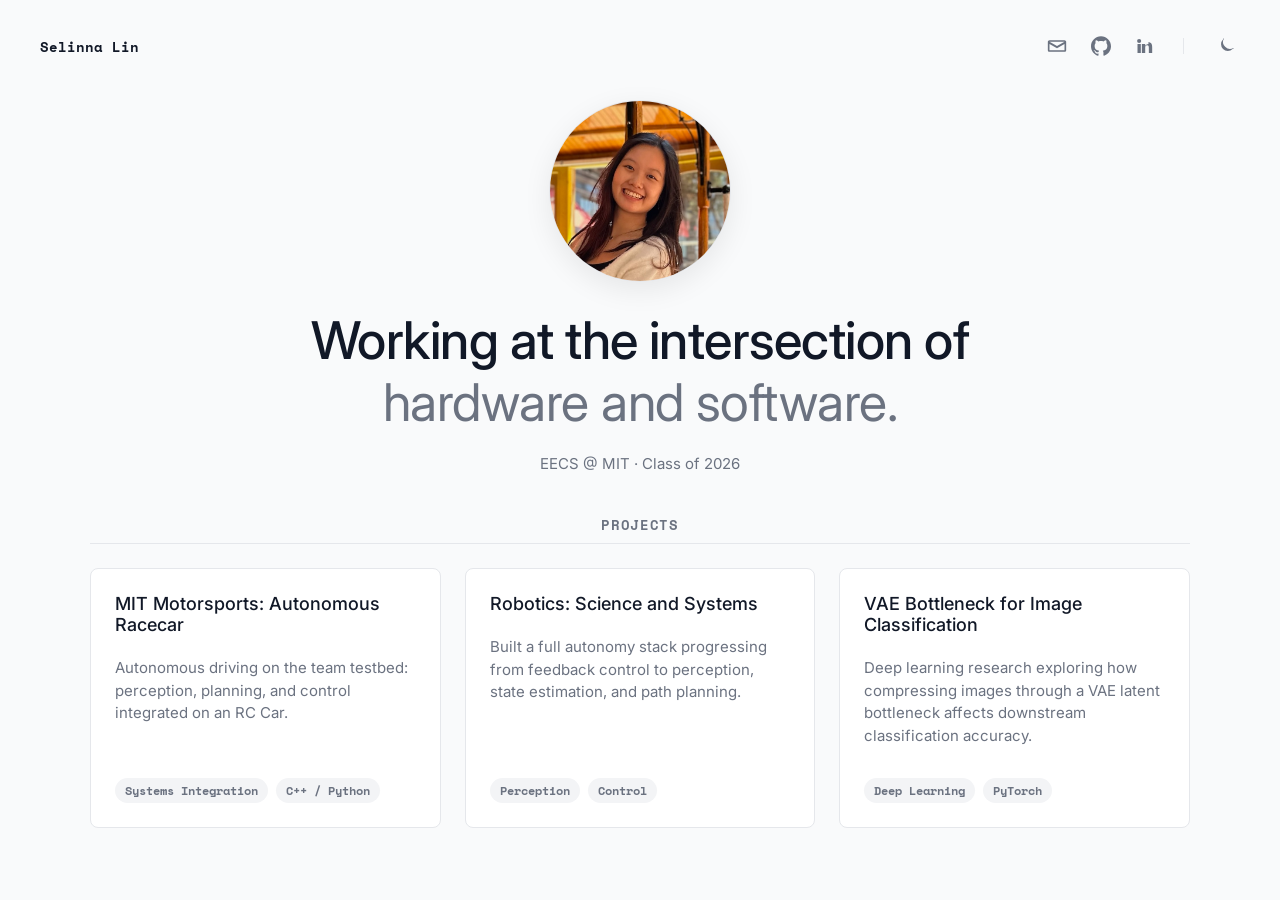
==== commit 5adc7472: "fixes: avatar and caching" ====
--- a/index.html
+++ b/index.html
@@ -8,7 +8,7 @@
     <link rel="icon" href="./favicon.ico" type="image/x-icon" />
     
     <link href="https://fonts.googleapis.com/css2?family=Inter:wght@400;500;600&family=Space+Mono:wght@400;700&display=swap" rel="stylesheet">
-    <link rel="stylesheet" href="./styles.css" />
+    <link rel="stylesheet" href="./styles.css?v=2" />
 </head>
 
 <body class="clean-home">
@@ -55,7 +55,7 @@
   <main class="clean-main">
     
     <section class="intro" id="about">
-      <img src="imgs/avatar.JPG" alt="Selinna Lin" class="intro-avatar" />
+      <img src="imgs/avatar.jpg" alt="Selinna Lin" class="intro-avatar" />
       <div class="intro-text">
         <h1>
           Working at the intersection of<br>
@@ -115,6 +115,6 @@
   
     </main>
   
-    <script src="./script.js"></script>
+    <script src="./script.js?v=2"></script>
   </body>
 </html>
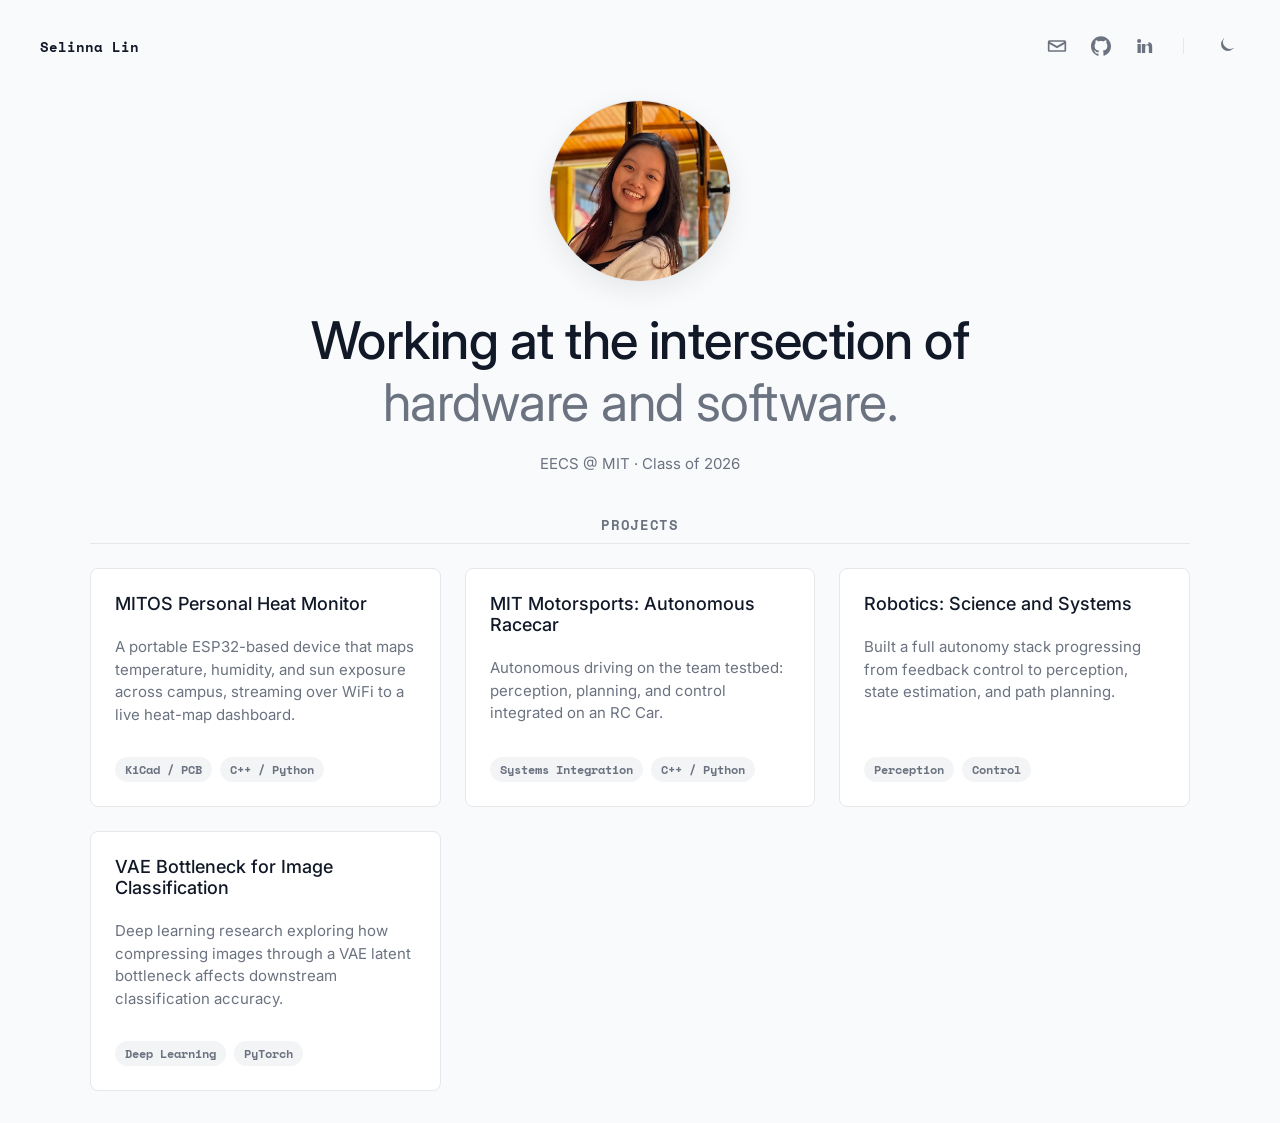
==== commit 00ec8ed4: "added 6.900 project" ====
--- a/index.html
+++ b/index.html
@@ -8,10 +8,11 @@
     <link rel="icon" href="./favicon.ico" type="image/x-icon" />
     
     <link href="https://fonts.googleapis.com/css2?family=Inter:wght@400;500;600&family=Space+Mono:wght@400;700&display=swap" rel="stylesheet">
-    <link rel="stylesheet" href="./styles.css?v=2" />
+    <link rel="stylesheet" href="./styles.css?v=3" />
 </head>
 
 <body class="clean-home">
+<div class="page-wrap">
 
   <header class="clean-nav">
     <a href="index.html" class="logo">Selinna Lin</a>
@@ -71,6 +72,19 @@
         <h2 class="section-title">Projects</h2>
         <div class="project-grid">
           
+          <a href="projects/mitos_heat_monitor/index.html" class="project-link-wrapper">
+            <article class="project-card">
+              <div class="card-content">
+                <h3>MITOS Personal Heat Monitor</h3>
+                <p class="sub">A portable ESP32-based device that maps temperature, humidity, and sun exposure across campus, streaming over WiFi to a live heat-map dashboard.</p>
+                <div class="pills">
+                  <span class="pill">KiCad / PCB</span>
+                  <span class="pill">C++ / Python</span>
+                </div>
+              </div>
+            </article>
+          </a>
+
           <a href="projects/mit_motorsports/index.html" class="project-link-wrapper">
             <article class="project-card">
               <div class="card-content">
@@ -114,7 +128,8 @@
       </section>
   
     </main>
-  
-    <script src="./script.js?v=2"></script>
+
+</div>
+    <script src="./script.js?v=3"></script>
   </body>
 </html>
--- a/styles.css
+++ b/styles.css
@@ -25,8 +25,21 @@
     background-color: var(--bg-color);
     color: var(--text-primary);
     margin: 0;
+    padding: 0;
+    transition: background-color 0.3s ease, color 0.3s ease;
+  }
+
+  /* Wrapper so browser extensions that inject nodes into <body>
+     (e.g. Video Speed Controller) can't affect our layout. */
+  .page-wrap {
     padding: 32px 40px;
-    transition: background-color 0.3s ease, color 0.3s ease;
+    box-sizing: border-box;
+  }
+
+  /* Neutralize stray elements extensions inject as body siblings
+     (VSC sometimes drops a .vsc-controller/.vsc-nosource div). */
+  body.clean-home > :not(.page-wrap):not(script):not(noscript):not(.lightbox) {
+    display: none !important;
   }
   
   /* ===== NAV ===== */
@@ -252,23 +265,74 @@
   
   /* ===== RESPONSIVE ===== */
   @media (max-width: 768px) {
-    body.clean-home {
-      padding: 24px 20px;
-    }
+    .page-wrap {
+      padding: 20px 18px;
+    }
+
     .clean-nav {
       margin-bottom: 20px;
     }
+    .clean-nav nav {
+      gap: 16px;
+    }
+
+    .intro {
+      gap: 20px;
+      margin-top: 12px;
+      margin-bottom: 32px;
+    }
+    .intro-avatar {
+      width: 128px;
+      height: 128px;
+    }
+    .intro h1 {
+      font-size: clamp(22px, 6.5vw, 30px);
+      line-height: 1.25;
+    }
+    .intro .sub {
+      margin-top: 10px;
+      font-size: 14px;
+    }
+
+    .projects-section {
+      margin-top: 4px;
+    }
+    .section-title {
+      margin-bottom: 16px;
+    }
     .project-grid {
       grid-template-columns: 1fr;
-    }
-    .intro {
-      gap: 24px;
-      margin-top: 16px;
-      margin-bottom: 56px;
+      gap: 12px;
+    }
+    .project-card {
+      padding: 18px 18px 16px;
+    }
+    .project-card h3 {
+      font-size: 16px;
+    }
+    .project-card .sub {
+      font-size: 13px;
+      margin-top: 4px;
+    }
+    .pills {
+      padding-top: 12px;
+    }
+  }
+
+  /* Small phones (iPhone SE etc.) */
+  @media (max-width: 400px) {
+    .clean-nav nav {
+      gap: 12px;
+    }
+    .nav-divider {
+      margin: 0;
     }
     .intro-avatar {
-      width: 130px;
-      height: 130px;
+      width: 112px;
+      height: 112px;
+    }
+    .intro h1 {
+      font-size: clamp(20px, 6vw, 26px);
     }
   }
 
@@ -277,7 +341,389 @@
     text-decoration: none;
     color: inherit;
     display: block;
-    height: 100%; 
+    height: 100%;
+}
+
+/* ===== PROJECT DETAIL PAGE (video-hero layout) ===== */
+.project-detail {
+  max-width: 1000px;
+  margin: 0 auto;
+}
+
+.project-hero {
+  margin: 0 0 40px;
+}
+
+.hero-video {
+  width: 100%;
+  max-height: 72vh;
+  object-fit: cover;
+  display: block;
+  border-radius: 12px;
+  border: 1px solid var(--border-color);
+  box-shadow: 0 12px 40px rgba(0, 0, 0, 0.1);
+  background: #000;
+}
+
+.project-intro-detail {
+  max-width: 760px;
+  margin: 0 auto 48px;
+  text-align: center;
+}
+
+.project-intro-detail h1 {
+  font-size: clamp(26px, 3.6vw, 40px);
+  font-weight: 600;
+  letter-spacing: -0.01em;
+  margin: 0 0 14px;
+}
+
+.project-tagline {
+  font-size: 16px;
+  line-height: 1.6;
+  color: var(--text-secondary);
+  margin: 0 0 22px;
+}
+
+.project-intro-detail .pills {
+  justify-content: center;
+  margin-top: 0;
+  padding-top: 0;
+}
+
+.project-gallery {
+  column-count: 2;
+  column-gap: 10px;
+  margin-bottom: 56px;
+}
+
+.project-gallery img {
+  width: 100%;
+  height: auto;
+  display: block;
+  margin: 0 0 10px;
+  border-radius: 10px;
+  border: 1px solid var(--border-color);
+  break-inside: avoid;
+  transition: transform 0.25s ease, box-shadow 0.25s ease;
+  cursor: zoom-in;
+}
+
+.project-gallery img:hover {
+  transform: scale(1.01);
+  box-shadow: 0 8px 24px rgba(0, 0, 0, 0.08);
+}
+
+/* ===== DESIGN POSTER (inside details accordion) ===== */
+.poster-link {
+  display: block;
+  border-radius: 10px;
+  overflow: hidden;
+  border: 1px solid var(--border-color);
+  background: #fff;
+  transition: transform 0.25s ease, box-shadow 0.25s ease;
+  cursor: zoom-in;
+}
+
+.poster-link:hover {
+  transform: translateY(-2px);
+  box-shadow: 0 12px 32px rgba(0, 0, 0, 0.12);
+}
+
+.poster-link img {
+  display: block;
+  width: 100%;
+  height: auto;
+}
+
+/* ===== IMAGE LIGHTBOX ===== */
+.lightbox {
+  position: fixed;
+  inset: 0;
+  background: rgba(0, 0, 0, 0.88);
+  display: none;
+  align-items: center;
+  justify-content: center;
+  z-index: 1000;
+  padding: 56px 32px 32px;
+  box-sizing: border-box;
+  cursor: zoom-out;
+}
+
+.lightbox.open {
+  display: flex;
+  animation: lightbox-fade 0.18s ease;
+}
+
+.lightbox-img {
+  max-width: 100%;
+  max-height: 100%;
+  display: block;
+  border-radius: 8px;
+  box-shadow: 0 20px 60px rgba(0, 0, 0, 0.5);
+  cursor: default;
+  object-fit: contain;
+}
+
+.lightbox-close {
+  position: absolute;
+  top: 16px;
+  right: 20px;
+  background: rgba(255, 255, 255, 0.1);
+  border: 1px solid rgba(255, 255, 255, 0.25);
+  color: #fff;
+  width: 40px;
+  height: 40px;
+  border-radius: 50%;
+  font-size: 22px;
+  line-height: 1;
+  cursor: pointer;
+  display: flex;
+  align-items: center;
+  justify-content: center;
+  padding: 0;
+  transition: background 0.2s ease, transform 0.2s ease;
+}
+
+.lightbox-close:hover {
+  background: rgba(255, 255, 255, 0.2);
+  transform: scale(1.05);
+}
+
+.lightbox-close:focus-visible {
+  outline: 2px solid #fff;
+  outline-offset: 2px;
+}
+
+body.lightbox-open {
+  overflow: hidden;
+}
+
+@keyframes lightbox-fade {
+  from { opacity: 0; }
+  to { opacity: 1; }
+}
+
+@media (max-width: 768px) {
+  .lightbox {
+    padding: 48px 12px 12px;
+  }
+  .lightbox-close {
+    top: 10px;
+    right: 12px;
+    width: 36px;
+    height: 36px;
+    font-size: 20px;
+  }
+}
+
+.project-details {
+  max-width: 800px;
+  margin: 0 auto 40px;
+}
+
+.project-details details {
+  border-top: 1px solid var(--border-color);
+  padding: 18px 0;
+}
+
+.project-details details:last-of-type {
+  border-bottom: 1px solid var(--border-color);
+}
+
+.project-details summary {
+  cursor: pointer;
+  list-style: none;
+  display: flex;
+  justify-content: space-between;
+  align-items: center;
+  font-family: "Space Mono", monospace;
+  font-size: 13px;
+  text-transform: uppercase;
+  letter-spacing: 0.05em;
+  color: var(--text-secondary);
+  user-select: none;
+  transition: color 0.2s ease;
+}
+
+.project-details summary::-webkit-details-marker {
+  display: none;
+}
+
+.project-details summary::after {
+  content: "+";
+  font-family: "Space Mono", monospace;
+  font-size: 18px;
+  font-weight: 400;
+  transition: transform 0.2s ease;
+}
+
+.project-details details[open] summary::after {
+  content: "\2013";
+}
+
+.project-details summary:hover {
+  color: var(--text-primary);
+}
+
+.project-details .details-body {
+  margin-top: 16px;
+  font-size: 15px;
+  line-height: 1.7;
+  color: var(--text-primary);
+}
+
+.project-details .details-body p {
+  margin: 0;
+}
+
+.project-details .details-body ul {
+  padding-left: 20px;
+  margin: 0;
+}
+
+.project-details .details-body li {
+  margin-bottom: 8px;
+}
+
+.project-details .details-body code {
+  font-family: "Space Mono", monospace;
+  font-size: 13px;
+  background: var(--hover-bg);
+  padding: 1px 6px;
+  border-radius: 4px;
+}
+
+/* Mobile tweaks for project detail */
+@media (max-width: 768px) {
+  .project-hero {
+    margin-bottom: 24px;
+  }
+  .hero-video {
+    border-radius: 8px;
+    max-height: 60vh;
+  }
+  .project-intro-detail {
+    margin-bottom: 32px;
+  }
+  .project-intro-detail h1 {
+    font-size: clamp(22px, 6vw, 30px);
+  }
+  .project-tagline {
+    font-size: 15px;
+  }
+  .project-gallery {
+    column-count: 2;
+    column-gap: 8px;
+    margin-bottom: 36px;
+  }
+  .project-gallery img {
+    margin-bottom: 8px;
+  }
+  .project-details .details-body {
+    font-size: 14px;
+  }
+}
+
+@media (max-width: 420px) {
+  .project-gallery {
+    column-count: 1;
+  }
+}
+
+/* ===== PROJECT WRITEUP (narrative layout with inline figures) ===== */
+.project-writeup {
+  max-width: 720px;
+  margin: 0 auto 64px;
+}
+
+.project-writeup section {
+  margin-bottom: 8px;
+}
+
+.project-writeup h2 {
+  font-size: 22px;
+  font-weight: 600;
+  letter-spacing: -0.01em;
+  margin: 44px 0 14px;
+}
+
+.project-writeup p {
+  font-size: 16px;
+  line-height: 1.75;
+  color: var(--text-primary);
+  margin: 0 0 18px;
+}
+
+.project-writeup ul {
+  padding-left: 20px;
+  margin: 0 0 18px;
+}
+
+.project-writeup li {
+  font-size: 16px;
+  line-height: 1.7;
+  color: var(--text-primary);
+  margin-bottom: 10px;
+}
+
+.project-writeup code {
+  font-family: "Space Mono", monospace;
+  font-size: 13px;
+  background: var(--hover-bg);
+  padding: 1px 6px;
+  border-radius: 4px;
+}
+
+.project-figure {
+  margin: 22px 0 34px;
+  text-align: center;
+}
+
+.project-figure img {
+  width: 100%;
+  height: auto;
+  display: block;
+  margin: 0 auto;
+  border-radius: 10px;
+  border: 1px solid var(--border-color);
+  transition: transform 0.25s ease, box-shadow 0.25s ease;
+  cursor: zoom-in;
+}
+
+.project-figure img:hover {
+  transform: scale(1.01);
+  box-shadow: 0 8px 24px rgba(0, 0, 0, 0.08);
+}
+
+/* Portrait / tall images are centered at a smaller width */
+.project-figure.figure-narrow img {
+  max-width: 340px;
+}
+
+.project-figure figcaption {
+  font-family: "Space Mono", monospace;
+  font-size: 12px;
+  line-height: 1.5;
+  color: var(--text-secondary);
+  margin-top: 12px;
+}
+
+@media (max-width: 768px) {
+  .project-writeup {
+    margin-bottom: 40px;
+  }
+  .project-writeup h2 {
+    font-size: 20px;
+    margin: 32px 0 12px;
+  }
+  .project-writeup p,
+  .project-writeup li {
+    font-size: 15px;
+  }
+  .project-figure.figure-narrow img {
+    max-width: 260px;
+  }
 }
 
 /* For RSS page */ 
@@ -337,4 +783,3 @@
     border-radius: 8px;
     margin-top: 16px;
   }
-
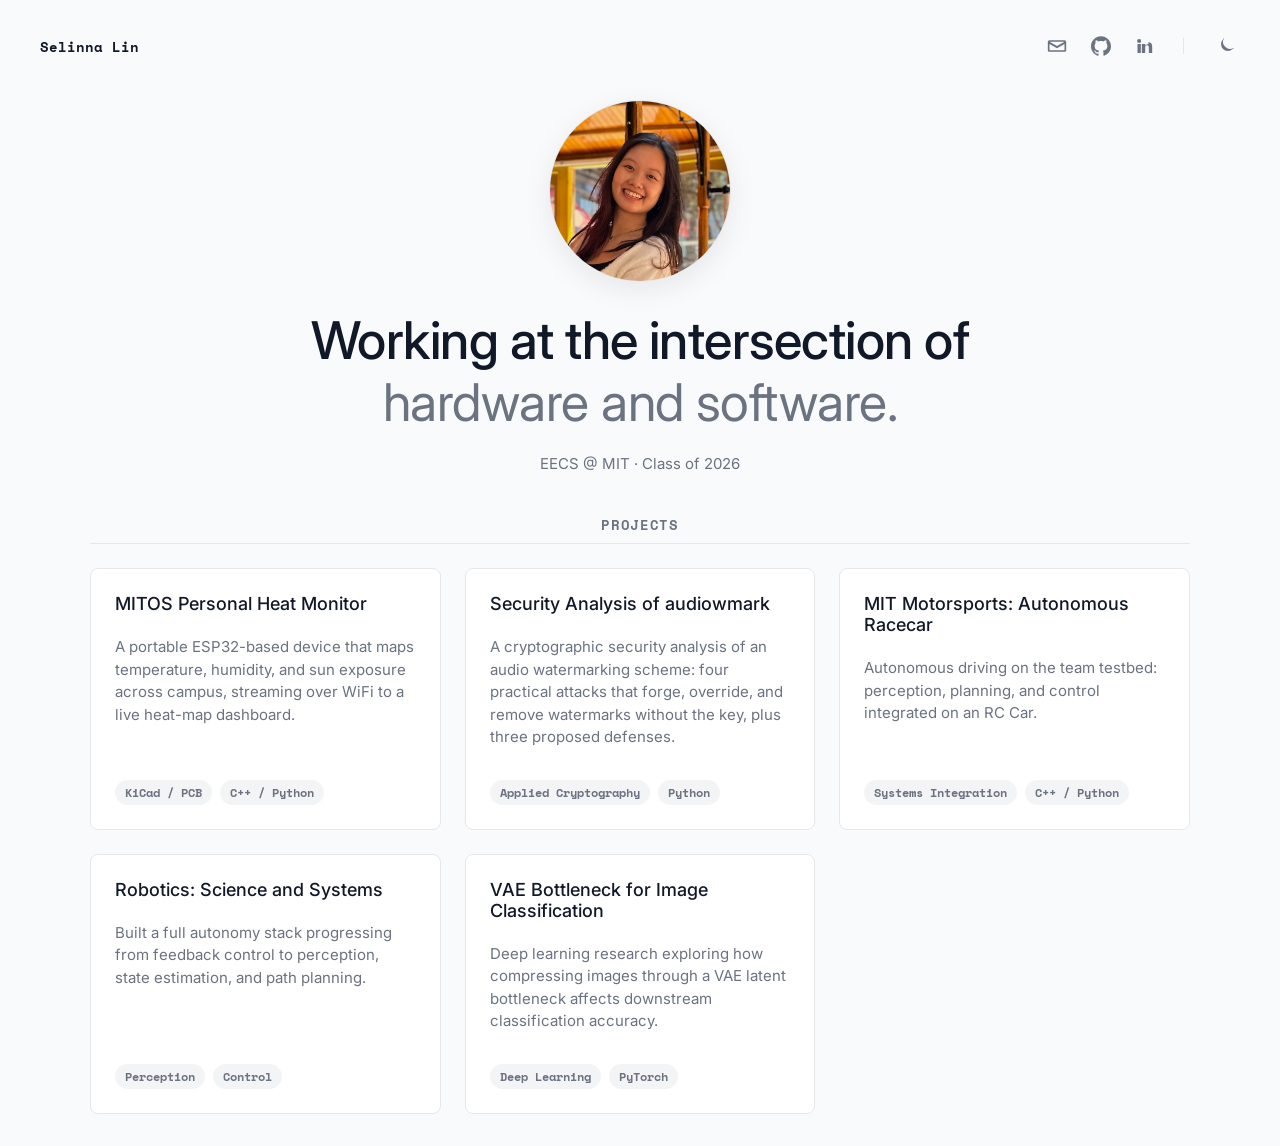
==== commit 613aea01: "added 6.5610 project" ====
--- a/index.html
+++ b/index.html
@@ -85,6 +85,19 @@
             </article>
           </a>
 
+          <a href="projects/audiowmark/index.html" class="project-link-wrapper">
+            <article class="project-card">
+              <div class="card-content">
+                <h3>Security Analysis of audiowmark</h3>
+                <p class="sub">A cryptographic security analysis of an audio watermarking scheme: four practical attacks that forge, override, and remove watermarks without the key, plus three proposed defenses.</p>
+                <div class="pills">
+                  <span class="pill">Applied Cryptography</span>
+                  <span class="pill">Python</span>
+                </div>
+              </div>
+            </article>
+          </a>
+
           <a href="projects/mit_motorsports/index.html" class="project-link-wrapper">
             <article class="project-card">
               <div class="card-content">
--- a/styles.css
+++ b/styles.css
@@ -726,6 +726,23 @@
   }
 }
 
+/* Embedded PDF viewer */
+.pdf-embed {
+  width: 100%;
+  height: 80vh;
+  min-height: 520px;
+  border: 1px solid var(--border-color);
+  border-radius: 10px;
+  background: var(--card-bg);
+}
+
+@media (max-width: 768px) {
+  .pdf-embed {
+    height: 70vh;
+    min-height: 420px;
+  }
+}
+
 /* For RSS page */ 
 /* Clean Search Bar */
 .clean-search {
